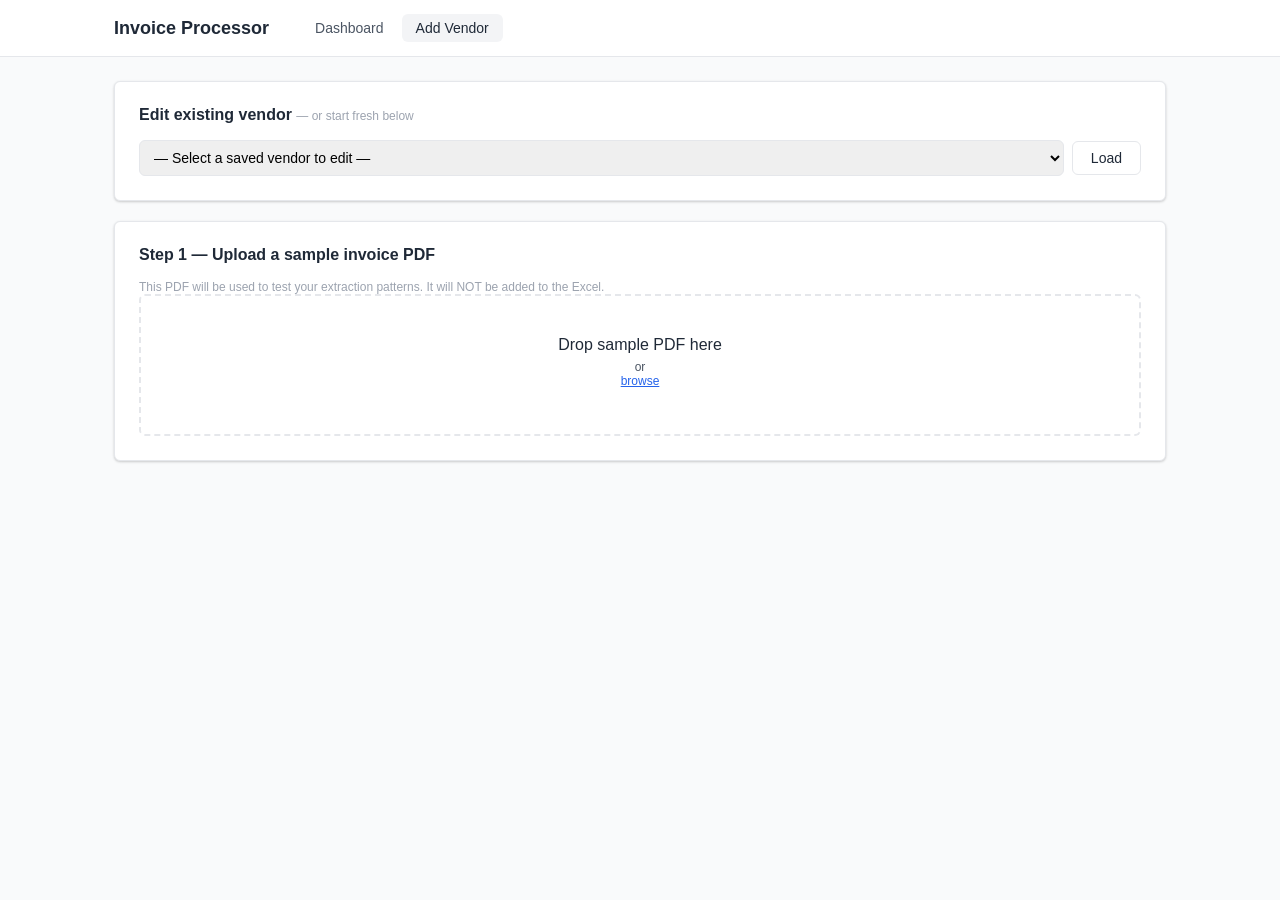
==== templates/setup.html @ 940d315d "v1.0 — single-user web app FastAPI app (port 8080) that extracts invoice data from PDFs and writes t" ====
<!DOCTYPE html>
<html lang="en">
<head>
<meta charset="UTF-8">
<meta name="viewport" content="width=device-width, initial-scale=1.0">
<title>Add Vendor — Invoice Processor</title>
<link rel="stylesheet" href="/static/style.css">
</head>
<body>
<header>
  <div class="header-inner">
    <h1>Invoice Processor</h1>
    <nav>
      <a href="/" class="nav-link">Dashboard</a>
      <a href="/setup" class="nav-link active">Add Vendor</a>
    </nav>
  </div>
</header>

<main>
  <!-- Load existing vendor -->
  <section class="card" id="load-section">
    <h2>Edit existing vendor <span class="hint">— or start fresh below</span></h2>
    <div style="display:flex;gap:8px;align-items:center">
      <select id="load-vendor-select" style="flex:1;padding:8px 10px;border:1px solid var(--gray-200);border-radius:var(--radius);font-size:14px">
        <option value="">— Select a saved vendor to edit —</option>
      </select>
      <button id="load-vendor-btn" class="btn btn-outline">Load</button>
    </div>
  </section>

  <!-- Step 1: Upload sample -->
  <section class="card" id="step1">
    <h2>Step 1 — Upload a sample invoice PDF</h2>
    <p class="hint">This PDF will be used to test your extraction patterns. It will NOT be added to the Excel.</p>
    <div id="sample-drop-zone" class="drop-zone">
      <p>Drop sample PDF here</p>
      <p class="hint">or <label for="sample-input" class="link-btn">browse</label></p>
      <input type="file" id="sample-input" accept=".pdf" hidden>
    </div>
    <div id="sample-status" class="hidden"></div>
  </section>

  <!-- Step 2: Vendor info + extracted text -->
  <section class="card hidden" id="step2">
    <h2>Step 2 — Read the extracted PDF text</h2>
    <p class="hint">Find the exact words that appear just before each value you want to extract. You will copy them in Step 3.</p>
    <details class="text-viewer" id="text-viewer" open>
      <summary>Extracted PDF text</summary>
      <div id="page-tabs" class="page-tabs"></div>
      <pre id="sample-text-display" class="pdf-text"></pre>
    </details>

    <h2 style="margin-top:24px">Vendor details</h2>
    <div class="form-grid">
      <label>Vendor display name
        <input type="text" id="vendor-name" placeholder="e.g. El Corte Inglés">
      </label>
      <label>Detection keywords <span class="hint">(comma-separated, case-insensitive)</span>
        <input type="text" id="vendor-keywords" placeholder="e.g. el corte ingles, elcorteingles.es">
      </label>
    </div>
  </section>

  <!-- Step 3: Field patterns -->
  <section class="card hidden" id="step3">
    <h2>Step 3 — Field patterns</h2>
    <p class="hint">Use the extracted text from Step 2 — copy the exact words that appear just before each value.</p>

    <div class="field-block" data-field="invoice_number">
      <h3>Invoice Number</h3>
      <div class="simple-field">
        <label>Text in the PDF just before the invoice number:
          <input type="text" class="label-input" placeholder="e.g.  Nº FACTURA">
        </label>
        <div class="simple-row">
          <label>Type of value:
            <select class="value-type">
              <option value="code">Code / text &nbsp;(e.g. A-2024-001, ES60093)</option>
              <option value="amount">Plain number &nbsp;(e.g. 12345)</option>
            </select>
          </label>
          <button class="btn btn-sm test-btn">Test</button>
        </div>
        <label class="radio-label" style="margin-top:6px">
          <input type="checkbox" class="next-line-check">
          Value is on the line below the label <span class="hint">(for column headers)</span>
        </label>
      </div>
      <div class="test-result hidden"></div>
    </div>

    <div class="field-block" data-field="date">
      <h3>Invoice Date</h3>
      <div class="simple-field">
        <label>Text in the PDF just before the date:
          <input type="text" class="label-input" placeholder="e.g.  FECHA EMISIÓN">
        </label>
        <div class="simple-row">
          <label>Date format in this PDF:
            <select class="value-type">
              <option value="date_slash">30/abr./2026 &nbsp;or&nbsp; 30-ABR-2026 &nbsp;(slash or dash)</option>
              <option value="date_space">30 abril 2026 &nbsp;or&nbsp; 30 de abril de 2026</option>
              <option value="date_num">30/04/2026</option>
            </select>
          </label>
          <button class="btn btn-sm test-btn">Test</button>
        </div>
        <label class="radio-label" style="margin-top:6px">
          <input type="checkbox" class="next-line-check">
          Value is on the line below the label <span class="hint">(for column headers)</span>
        </label>
      </div>
      <div class="test-result hidden"></div>
    </div>

    <div class="field-block" data-field="vendor_name">
      <h3>Vendor Name</h3>
      <div class="simple-field">
        <label>Fixed name — this exact text will be written to every row:
          <input type="text" class="label-input" placeholder="e.g.  Inforconta">
        </label>
        <div class="simple-row">
          <button class="btn btn-sm test-btn">Test</button>
        </div>
      </div>
      <div class="test-result hidden"></div>
    </div>

    <div class="field-block" data-field="excl_vat">
      <h3>Amount excl. VAT</h3>
      <div class="simple-field">
        <div class="auto-row">
          <label class="radio-label"><input type="radio" name="excl_vat_src" value="auto" checked> Auto-detect from VAT table <span class="hint">(try this first)</span></label>
          <label class="radio-label"><input type="radio" name="excl_vat_src" value="label"> Find by label in the PDF</label>
        </div>
        <div class="label-section hidden">
          <label>Text in the PDF just before the amount:
            <input type="text" class="label-input" placeholder="e.g.  BASE IMPONIBLE">
          </label>
        </div>
        <button class="btn btn-sm test-btn" style="margin-top:8px">Test</button>
      </div>
      <div class="test-result hidden"></div>
    </div>

    <div class="field-block" data-field="vat_amount">
      <h3>VAT Amount</h3>
      <div class="simple-field">
        <div class="auto-row">
          <label class="radio-label"><input type="radio" name="vat_amount_src" value="auto" checked> Auto-detect from VAT table <span class="hint">(try this first)</span></label>
          <label class="radio-label"><input type="radio" name="vat_amount_src" value="label"> Find by label in the PDF</label>
        </div>
        <div class="label-section hidden">
          <label>Text in the PDF just before the VAT amount:
            <input type="text" class="label-input" placeholder="e.g.  IMPORTE I.V.A.">
          </label>
        </div>
        <button class="btn btn-sm test-btn" style="margin-top:8px">Test</button>
      </div>
      <div class="test-result hidden"></div>
    </div>

  </section>

  <!-- Step 4: Save -->
  <section class="card hidden" id="step4">
    <h2>Step 4 — Save vendor config</h2>
    <div id="config-preview" class="code-block"></div>
    <div class="actions">
      <button id="save-btn" class="btn btn-success">Save Vendor</button>
    </div>
    <div id="save-result" class="result-msg hidden"></div>
  </section>
</main>

<script src="/static/app.js"></script>
</body>
</html>
---- static/style.css ----
/* ── Reset & base ─────────────────────────────────────────────────────────── */
*, *::before, *::after { box-sizing: border-box; margin: 0; padding: 0; }

:root {
  --green:      #92D050;
  --green-dark: #6aaa2a;
  --blue:       #2563eb;
  --blue-dark:  #1d4ed8;
  --red:        #dc2626;
  --orange:     #f59e0b;
  --gray-50:    #f9fafb;
  --gray-100:   #f3f4f6;
  --gray-200:   #e5e7eb;
  --gray-400:   #9ca3af;
  --gray-600:   #4b5563;
  --gray-800:   #1f2937;
  --radius:     6px;
  --shadow:     0 1px 3px rgba(0,0,0,.12), 0 1px 2px rgba(0,0,0,.08);
}

body {
  font-family: -apple-system, BlinkMacSystemFont, "Segoe UI", Roboto, sans-serif;
  font-size: 14px;
  color: var(--gray-800);
  background: var(--gray-50);
  min-height: 100vh;
}

/* ── Header ─────────────────────────────────────────────────────────────────── */
header {
  background: #fff;
  border-bottom: 1px solid var(--gray-200);
  position: sticky; top: 0; z-index: 100;
}
.header-inner {
  max-width: 1100px;
  margin: 0 auto;
  padding: 0 24px;
  height: 56px;
  display: flex;
  align-items: center;
  gap: 32px;
}
header h1 { font-size: 18px; font-weight: 700; color: var(--gray-800); }
nav { display: flex; gap: 4px; }
.nav-link {
  padding: 6px 14px;
  border-radius: var(--radius);
  text-decoration: none;
  color: var(--gray-600);
  font-weight: 500;
  transition: background .15s;
}
.nav-link:hover { background: var(--gray-100); color: var(--gray-800); }
.nav-link.active { background: var(--gray-100); color: var(--gray-800); }

/* ── Main layout ─────────────────────────────────────────────────────────────  */
main {
  max-width: 1100px;
  margin: 0 auto;
  padding: 24px;
  display: flex;
  flex-direction: column;
  gap: 20px;
}

/* ── Card ────────────────────────────────────────────────────────────────────  */
.card {
  background: #fff;
  border: 1px solid var(--gray-200);
  border-radius: var(--radius);
  padding: 24px;
  box-shadow: var(--shadow);
}
.card h2 {
  font-size: 16px;
  font-weight: 600;
  margin-bottom: 16px;
}
.card h3 {
  font-size: 14px;
  font-weight: 600;
  margin-bottom: 10px;
}

/* ── Drop zone ───────────────────────────────────────────────────────────────  */
.drop-zone {
  border: 2px dashed var(--gray-200);
  border-radius: var(--radius);
  padding: 40px 24px;
  text-align: center;
  cursor: pointer;
  transition: border-color .2s, background .2s;
}
.drop-zone:hover, .drop-zone.dragover {
  border-color: var(--green);
  background: #f0fce8;
}
.drop-zone p { color: var(--gray-600); margin-bottom: 6px; }
.drop-zone p:first-child { font-size: 16px; font-weight: 500; color: var(--gray-800); }

/* ── File list ───────────────────────────────────────────────────────────────  */
.file-list {
  margin-top: 12px;
  display: flex;
  flex-wrap: wrap;
  gap: 8px;
}
.file-chip {
  background: var(--gray-100);
  border: 1px solid var(--gray-200);
  border-radius: 20px;
  padding: 4px 12px;
  font-size: 13px;
  display: flex;
  align-items: center;
  gap: 6px;
}
.file-chip button {
  background: none;
  border: none;
  cursor: pointer;
  color: var(--gray-400);
  font-size: 16px;
  line-height: 1;
  padding: 0;
}
.file-chip button:hover { color: var(--red); }

/* ── Buttons ─────────────────────────────────────────────────────────────────  */
.btn {
  display: inline-flex;
  align-items: center;
  gap: 6px;
  padding: 8px 18px;
  border-radius: var(--radius);
  font-size: 14px;
  font-weight: 500;
  cursor: pointer;
  border: none;
  text-decoration: none;
  transition: opacity .15s, background .15s;
}
.btn:disabled { opacity: .5; cursor: default; }
.btn-primary  { background: var(--blue);      color: #fff; }
.btn-primary:hover:not(:disabled)  { background: var(--blue-dark); }
.btn-success  { background: var(--green-dark); color: #fff; }
.btn-success:hover:not(:disabled)  { background: #558a22; }
.btn-outline  { background: #fff; color: var(--gray-800); border: 1px solid var(--gray-200); }
.btn-outline:hover:not(:disabled)  { background: var(--gray-100); }
.btn-sm { padding: 4px 10px; font-size: 13px; }
.link-btn {
  color: var(--blue);
  cursor: pointer;
  text-decoration: underline;
  font-weight: 500;
}

/* ── Section header ──────────────────────────────────────────────────────────  */
.section-header {
  display: flex;
  align-items: center;
  justify-content: space-between;
  margin-bottom: 16px;
}
.section-header h2 { margin-bottom: 0; }
.actions { display: flex; gap: 8px; align-items: center; }

/* ── Badge ───────────────────────────────────────────────────────────────────  */
.badge {
  background: var(--gray-100);
  border: 1px solid var(--gray-200);
  border-radius: 20px;
  padding: 2px 10px;
  font-size: 12px;
  font-weight: 600;
  color: var(--gray-600);
}

/* ── Table ───────────────────────────────────────────────────────────────────  */
.table-wrap { overflow-x: auto; }
table {
  width: 100%;
  border-collapse: collapse;
  font-size: 13px;
}
th {
  background: var(--gray-50);
  border-bottom: 2px solid var(--gray-200);
  padding: 8px 12px;
  text-align: left;
  font-weight: 600;
  white-space: nowrap;
}
td {
  padding: 8px 12px;
  border-bottom: 1px solid var(--gray-100);
  vertical-align: middle;
}
tr:last-child td { border-bottom: none; }
tr:hover td { background: var(--gray-50); }

td[contenteditable="true"] {
  outline: none;
  border-radius: 3px;
  min-width: 80px;
}
td[contenteditable="true"]:focus {
  background: #eff6ff;
  box-shadow: 0 0 0 2px var(--blue);
}

/* status badges */
.status { display: inline-flex; align-items: center; gap: 4px; font-size: 12px; font-weight: 500; border-radius: 20px; padding: 2px 8px; }
.status-ok       { background: #dcfce7; color: #166534; }
.status-warn     { background: #fef9c3; color: #713f12; }
.status-error    { background: #fee2e2; color: #991b1b; }
.status-dup      { background: #e0e7ff; color: #3730a3; }

/* row checkbox */
.row-check { cursor: pointer; width: 16px; height: 16px; }
tr.excluded td { opacity: .4; text-decoration: line-through; }

/* ── Result message ──────────────────────────────────────────────────────────  */
.result-msg {
  margin-top: 16px;
  padding: 12px 16px;
  border-radius: var(--radius);
  font-weight: 500;
}
.result-msg.success { background: #dcfce7; color: #166534; border: 1px solid #bbf7d0; }
.result-msg.error   { background: #fee2e2; color: #991b1b; border: 1px solid #fecaca; }

/* ── Form grid ───────────────────────────────────────────────────────────────  */
.form-grid {
  display: grid;
  grid-template-columns: 1fr 1fr;
  gap: 16px;
}
@media (max-width: 640px) { .form-grid { grid-template-columns: 1fr; } }

label { display: flex; flex-direction: column; gap: 6px; font-weight: 500; }
input[type="text"], input[type="number"], select {
  padding: 8px 10px;
  border: 1px solid var(--gray-200);
  border-radius: var(--radius);
  font-size: 14px;
  outline: none;
  transition: border-color .15s, box-shadow .15s;
}
input[type="text"]:focus, input[type="number"]:focus, select:focus {
  border-color: var(--blue);
  box-shadow: 0 0 0 3px rgba(37,99,235,.15);
}

/* ── Field blocks (setup) ────────────────────────────────────────────────────  */
.field-block {
  border: 1px solid var(--gray-200);
  border-radius: var(--radius);
  padding: 16px;
  margin-bottom: 12px;
}
.simple-field { display: flex; flex-direction: column; gap: 10px; }
.simple-field label { display: flex; flex-direction: column; gap: 6px; font-weight: 500; }
.simple-row { display: flex; gap: 8px; align-items: flex-end; flex-wrap: wrap; }
.simple-row label { font-weight: 400; display: flex; flex-direction: column; gap: 4px; }
.simple-row select { min-width: 260px; }
.auto-row { display: flex; flex-direction: column; gap: 6px; }
.radio-label { display: flex; align-items: center; gap: 6px; font-weight: 400; cursor: pointer; }
.test-result {
  margin-top: 10px;
  padding: 8px 12px;
  border-radius: var(--radius);
  font-size: 13px;
  font-family: monospace;
}
.test-result.hit  { background: #dcfce7; color: #166534; }
.test-result.miss { background: #fee2e2; color: #991b1b; }

/* ── Text viewer ─────────────────────────────────────────────────────────────  */
.text-viewer { margin-top: 20px; border: 1px solid var(--gray-200); border-radius: var(--radius); }
.text-viewer summary { padding: 10px 14px; cursor: pointer; font-weight: 500; }
.page-tabs { display: flex; gap: 4px; padding: 8px 14px; border-bottom: 1px solid var(--gray-200); flex-wrap: wrap; }
.page-tab {
  padding: 4px 12px;
  border-radius: 20px;
  cursor: pointer;
  font-size: 13px;
  border: 1px solid var(--gray-200);
  background: #fff;
}
.page-tab.active { background: var(--green); border-color: var(--green-dark); color: #fff; font-weight: 600; }
.pdf-text {
  padding: 14px;
  font-size: 12px;
  line-height: 1.6;
  white-space: pre-wrap;
  word-break: break-word;
  max-height: 400px;
  overflow-y: auto;
  color: var(--gray-600);
}

/* ── Code block ──────────────────────────────────────────────────────────────  */
.code-block {
  background: var(--gray-800);
  color: #d1fae5;
  border-radius: var(--radius);
  padding: 16px;
  font-family: monospace;
  font-size: 13px;
  white-space: pre;
  overflow-x: auto;
  margin-bottom: 16px;
}

/* ── Utility ─────────────────────────────────────────────────────────────────  */
.hidden { display: none !important; }
.hint { font-size: 12px; color: var(--gray-400); font-weight: 400; }
.mt-12 { margin-top: 12px; }
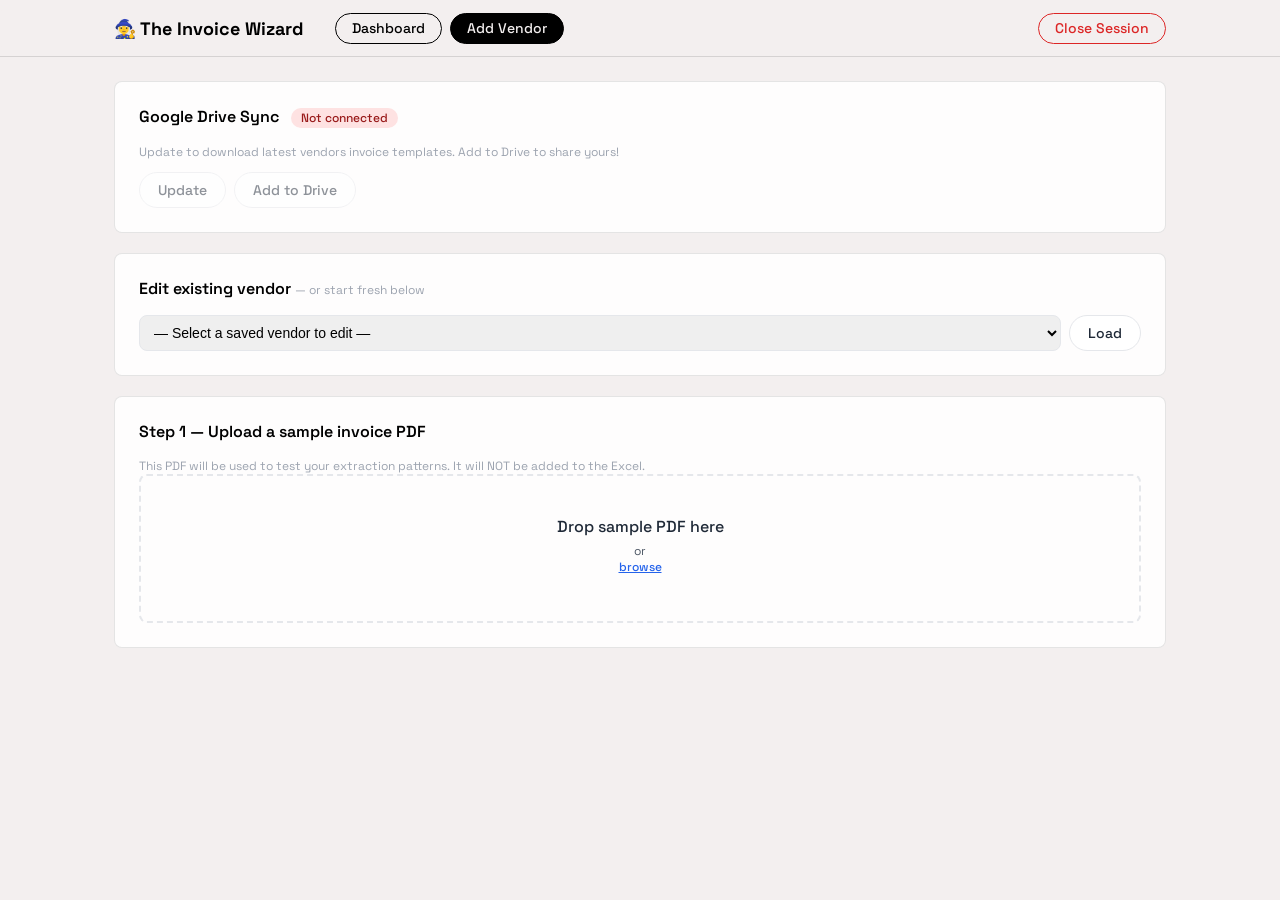
==== commit 2b49b2f9: "v1.1 — auto-update system, setup improvements - Add update.bat / update.ps1: one-click updater via G" ====
--- a/templates/setup.html
+++ b/templates/setup.html
@@ -3,21 +3,36 @@
 <head>
 <meta charset="UTF-8">
 <meta name="viewport" content="width=device-width, initial-scale=1.0">
-<title>Add Vendor — Invoice Processor</title>
+<title>Add Vendor — The Invoice Wizard 🧙‍♀️</title>
+<link rel="preconnect" href="https://fonts.googleapis.com">
+<link href="https://fonts.googleapis.com/css2?family=Space+Grotesk:wght@400;500;600;700&display=swap" rel="stylesheet">
+<link rel="icon" href="/static/icon.png" type="image/png">
 <link rel="stylesheet" href="/static/style.css">
 </head>
 <body>
 <header>
   <div class="header-inner">
-    <h1>Invoice Processor</h1>
+    <h1>🧙‍♀️ The Invoice Wizard</h1>
     <nav>
-      <a href="/" class="nav-link">Dashboard</a>
-      <a href="/setup" class="nav-link active">Add Vendor</a>
+      <a href="/" class="nav-link" data-label="Dashboard">Dashboard</a>
+      <a href="/setup" class="nav-link active" data-label="Add Vendor">Add Vendor</a>
     </nav>
+    <button id="close-app-btn" class="nav-link nav-link-danger" data-label="Close Session" style="margin-left:auto;cursor:pointer">Close Session</button>
   </div>
 </header>
 
 <main>
+  <!-- Google Drive sync -->
+  <section class="card" id="drive-sync-card">
+    <h2>Google Drive Sync <span id="drive-status-chip" class="drive-chip"></span></h2>
+    <p class="hint">Update to download latest vendors invoice templates. Add to Drive to share yours!</p>
+    <div style="display:flex;gap:8px;margin-top:12px;align-items:center">
+      <button id="drive-pull-btn" class="btn btn-outline" disabled>Update</button>
+      <button id="drive-push-btn" class="btn btn-outline" disabled>Add to Drive</button>
+      <span id="drive-result" class="hint" style="margin-left:4px"></span>
+    </div>
+  </section>
+
   <!-- Load existing vendor -->
   <section class="card" id="load-section">
     <h2>Edit existing vendor <span class="hint">— or start fresh below</span></h2>
@@ -48,6 +63,7 @@
     <details class="text-viewer" id="text-viewer" open>
       <summary>Extracted PDF text</summary>
       <div id="page-tabs" class="page-tabs"></div>
+      <div id="pick-banner"></div>
       <pre id="sample-text-display" class="pdf-text"></pre>
     </details>
 
@@ -56,8 +72,18 @@
       <label>Vendor display name
         <input type="text" id="vendor-name" placeholder="e.g. El Corte Inglés">
       </label>
-      <label>Detection keywords <span class="hint">(comma-separated, case-insensitive)</span>
+      <label>Currency
+        <select id="vendor-currency">
+          <option value="EUR" selected>EUR — Euro</option>
+          <option value="USD">USD — US Dollar</option>
+          <option value="GBP">GBP — British Pound</option>
+          <option value="CHF">CHF — Swiss Franc</option>
+        </select>
+      </label>
+      <label><span>Detection keywords <span style="color:#dc2626">*</span></span>
+        <span class="hint">(comma-separated, case-insensitive)</span>
         <input type="text" id="vendor-keywords" placeholder="e.g. el corte ingles, elcorteingles.es">
+        <span id="kws-error" class="hint" style="color:#dc2626;display:none">Enter at least one keyword.</span>
       </label>
     </div>
   </section>
@@ -80,12 +106,22 @@
               <option value="amount">Plain number &nbsp;(e.g. 12345)</option>
             </select>
           </label>
-          <button class="btn btn-sm test-btn">Test</button>
         </div>
         <label class="radio-label" style="margin-top:6px">
           <input type="checkbox" class="next-line-check">
           Value is on the line below the label <span class="hint">(for column headers)</span>
         </label>
+        <label class="radio-label last-token-row" style="margin-top:4px">
+          <input type="checkbox" class="last-token-check">
+          It is the last value on that line <span class="hint">(when the label is the rightmost column header)</span>
+        </label>
+        <label class="radio-label" style="margin-top:6px">
+          Use the <input type="number" class="occurrence-input" value="1" min="1" max="9" style="width:44px;text-align:center;padding:2px 4px"> occurrence in the PDF <span class="hint">(if the label appears more than once)</span>
+        </label>
+        <div style="display:flex;gap:8px;margin-top:8px">
+          <button class="btn btn-sm test-btn">Test</button>
+          <button class="btn btn-sm btn-outline pick-btn">Pick ↗</button>
+        </div>
       </div>
       <div class="test-result hidden"></div>
     </div>
@@ -102,26 +138,24 @@
               <option value="date_slash">30/abr./2026 &nbsp;or&nbsp; 30-ABR-2026 &nbsp;(slash or dash)</option>
               <option value="date_space">30 abril 2026 &nbsp;or&nbsp; 30 de abril de 2026</option>
               <option value="date_num">30/04/2026</option>
+              <option value="date_mdy">may 01, 2026 &nbsp;(month name first)</option>
             </select>
           </label>
-          <button class="btn btn-sm test-btn">Test</button>
         </div>
         <label class="radio-label" style="margin-top:6px">
           <input type="checkbox" class="next-line-check">
           Value is on the line below the label <span class="hint">(for column headers)</span>
         </label>
-      </div>
-      <div class="test-result hidden"></div>
-    </div>
-
-    <div class="field-block" data-field="vendor_name">
-      <h3>Vendor Name</h3>
-      <div class="simple-field">
-        <label>Fixed name — this exact text will be written to every row:
-          <input type="text" class="label-input" placeholder="e.g.  Inforconta">
-        </label>
-        <div class="simple-row">
-          <button class="btn btn-sm test-btn">Test</button>
+        <label class="radio-label last-token-row" style="margin-top:4px">
+          <input type="checkbox" class="last-token-check">
+          It is the last value on that line <span class="hint">(when the label is the rightmost column header)</span>
+        </label>
+        <label class="radio-label" style="margin-top:6px">
+          Use the <input type="number" class="occurrence-input" value="1" min="1" max="9" style="width:44px;text-align:center;padding:2px 4px"> occurrence in the PDF <span class="hint">(if the label appears more than once)</span>
+        </label>
+        <div style="display:flex;gap:8px;margin-top:8px">
+          <button class="btn btn-sm test-btn">Test</button>
+          <button class="btn btn-sm btn-outline pick-btn">Pick ↗</button>
         </div>
       </div>
       <div class="test-result hidden"></div>
@@ -130,16 +164,26 @@
     <div class="field-block" data-field="excl_vat">
       <h3>Amount excl. VAT</h3>
       <div class="simple-field">
-        <div class="auto-row">
-          <label class="radio-label"><input type="radio" name="excl_vat_src" value="auto" checked> Auto-detect from VAT table <span class="hint">(try this first)</span></label>
-          <label class="radio-label"><input type="radio" name="excl_vat_src" value="label"> Find by label in the PDF</label>
-        </div>
-        <div class="label-section hidden">
+        <div class="label-section">
           <label>Text in the PDF just before the amount:
             <input type="text" class="label-input" placeholder="e.g.  BASE IMPONIBLE">
           </label>
-        </div>
-        <button class="btn btn-sm test-btn" style="margin-top:8px">Test</button>
+          <label class="radio-label" style="margin-top:6px">
+            <input type="checkbox" class="next-line-check">
+            Value is on the line below the label <span class="hint">(for column headers)</span>
+          </label>
+          <label class="radio-label last-token-row" style="margin-top:4px">
+            <input type="checkbox" class="last-token-check">
+            It is the last value on that line <span class="hint">(when the label is the rightmost column header)</span>
+          </label>
+          <label class="radio-label" style="margin-top:6px">
+            Use the <input type="number" class="occurrence-input" value="1" min="1" max="9" style="width:44px;text-align:center;padding:2px 4px"> occurrence in the PDF <span class="hint">(if the label appears more than once)</span>
+          </label>
+        </div>
+        <div style="display:flex;gap:8px;margin-top:8px">
+          <button class="btn btn-sm test-btn">Test</button>
+          <button class="btn btn-sm btn-outline pick-btn">Pick ↗</button>
+        </div>
       </div>
       <div class="test-result hidden"></div>
     </div>
@@ -147,16 +191,112 @@
     <div class="field-block" data-field="vat_amount">
       <h3>VAT Amount</h3>
       <div class="simple-field">
-        <div class="auto-row">
-          <label class="radio-label"><input type="radio" name="vat_amount_src" value="auto" checked> Auto-detect from VAT table <span class="hint">(try this first)</span></label>
-          <label class="radio-label"><input type="radio" name="vat_amount_src" value="label"> Find by label in the PDF</label>
-        </div>
-        <div class="label-section hidden">
+        <div class="label-section">
           <label>Text in the PDF just before the VAT amount:
             <input type="text" class="label-input" placeholder="e.g.  IMPORTE I.V.A.">
           </label>
-        </div>
-        <button class="btn btn-sm test-btn" style="margin-top:8px">Test</button>
+          <label class="radio-label" style="margin-top:6px">
+            <input type="checkbox" class="next-line-check">
+            Value is on the line below the label <span class="hint">(for column headers)</span>
+          </label>
+          <label class="radio-label last-token-row" style="margin-top:4px">
+            <input type="checkbox" class="last-token-check">
+            It is the last value on that line <span class="hint">(when the label is the rightmost column header)</span>
+          </label>
+          <label class="radio-label" style="margin-top:6px">
+            Use the <input type="number" class="occurrence-input" value="1" min="1" max="9" style="width:44px;text-align:center;padding:2px 4px"> occurrence in the PDF <span class="hint">(if the label appears more than once)</span>
+          </label>
+        </div>
+        <div style="display:flex;gap:8px;margin-top:8px">
+          <button class="btn btn-sm test-btn">Test</button>
+          <button class="btn btn-sm btn-outline pick-btn">Pick ↗</button>
+        </div>
+      </div>
+      <div class="test-result hidden"></div>
+    </div>
+
+    <div class="field-block" data-field="vat_inc">
+      <h3>Total Amount (VAT inclusive) <span class="hint">(optional — use when invoice only shows total, not the breakdown)</span></h3>
+      <div class="simple-field">
+        <label>Text in the PDF just before the total:
+          <input type="text" class="label-input" placeholder="e.g.  TOTAL FACTURA">
+        </label>
+        <div class="simple-row">
+          <button class="btn btn-sm test-btn">Test</button>
+        </div>
+        <label class="radio-label" style="margin-top:6px">
+          <input type="checkbox" class="next-line-check">
+          Value is on the line below the label <span class="hint">(for column headers)</span>
+        </label>
+        <label class="radio-label last-token-row" style="margin-top:4px">
+          <input type="checkbox" class="last-token-check">
+          It is the last value on that line <span class="hint">(when the label is the rightmost column header)</span>
+        </label>
+        <label class="radio-label" style="margin-top:6px">
+          Use the <input type="number" class="occurrence-input" value="1" min="1" max="9" style="width:44px;text-align:center;padding:2px 4px"> occurrence in the PDF <span class="hint">(if the label appears more than once)</span>
+        </label>
+      </div>
+      <div class="test-result hidden"></div>
+    </div>
+
+    <div class="field-block" data-field="retention">
+      <h3>Retention IRPF <span class="hint">(optional — value always stored positive; reduces the € VAT inc total)</span></h3>
+      <div class="simple-field">
+        <div class="auto-row">
+          <label class="radio-label"><input type="radio" name="retention_src" value="skip" checked> Skip — no IRPF retention for this vendor</label>
+          <label class="radio-label"><input type="radio" name="retention_src" value="label"> Find by label in the PDF</label>
+        </div>
+        <div class="label-section hidden">
+          <label>Text in the PDF just before the retention amount:
+            <input type="text" class="label-input" placeholder="e.g.  RETENCIÓN I.R.P.F.">
+          </label>
+          <label class="radio-label" style="margin-top:6px">
+            <input type="checkbox" class="next-line-check">
+            Value is on the line below the label <span class="hint">(for column headers)</span>
+          </label>
+          <label class="radio-label last-token-row" style="margin-top:4px">
+            <input type="checkbox" class="last-token-check">
+            It is the last value on that line <span class="hint">(when the label is the rightmost column header)</span>
+          </label>
+          <label class="radio-label" style="margin-top:6px">
+            Use the <input type="number" class="occurrence-input" value="1" min="1" max="9" style="width:44px;text-align:center;padding:2px 4px"> occurrence in the PDF <span class="hint">(if the label appears more than once)</span>
+          </label>
+        </div>
+        <div style="display:flex;gap:8px;margin-top:8px">
+          <button class="btn btn-sm test-btn">Test</button>
+          <button class="btn btn-sm btn-outline pick-btn">Pick ↗</button>
+        </div>
+      </div>
+      <div class="test-result hidden"></div>
+    </div>
+
+    <div class="field-block" data-field="comments">
+      <h3>Comments <span class="hint">(optional)</span></h3>
+      <div class="simple-field">
+        <div class="auto-row">
+          <label class="radio-label"><input type="radio" name="comments_src" value="skip" checked> Skip — no comments for this vendor</label>
+          <label class="radio-label"><input type="radio" name="comments_src" value="label"> Find by label in the PDF</label>
+        </div>
+        <div class="label-section hidden">
+          <label>Text in the PDF just before the comment:
+            <input type="text" class="label-input" placeholder="e.g.  CONCEPTO">
+          </label>
+          <label class="radio-label" style="margin-top:6px">
+            <input type="checkbox" class="next-line-check">
+            Value is on the line below the label <span class="hint">(for column headers)</span>
+          </label>
+          <label class="radio-label last-token-row" style="margin-top:4px">
+            <input type="checkbox" class="last-token-check">
+            It is the last value on that line <span class="hint">(when the label is the rightmost column header)</span>
+          </label>
+          <label class="radio-label" style="margin-top:6px">
+            Use the <input type="number" class="occurrence-input" value="1" min="1" max="9" style="width:44px;text-align:center;padding:2px 4px"> occurrence in the PDF <span class="hint">(if the label appears more than once)</span>
+          </label>
+        </div>
+        <div style="display:flex;gap:8px;margin-top:8px">
+          <button class="btn btn-sm test-btn">Test</button>
+          <button class="btn btn-sm btn-outline pick-btn">Pick ↗</button>
+        </div>
       </div>
       <div class="test-result hidden"></div>
     </div>
@@ -174,6 +314,10 @@
   </section>
 </main>
 
+<div id="server-stopped-overlay" style="display:none">
+  <h2>Session closed</h2>
+  <p>The Invoice Wizard has shut down. You can close this tab.</p>
+</div>
 <script src="/static/app.js"></script>
 </body>
 </html>
--- a/static/style.css
+++ b/static/style.css
@@ -2,6 +2,8 @@
 *, *::before, *::after { box-sizing: border-box; margin: 0; padding: 0; }
 
 :root {
+  --back:       #f3efef;
+  --front:      #000000;
   --green:      #92D050;
   --green-dark: #6aaa2a;
   --blue:       #2563eb;
@@ -14,22 +16,23 @@
   --gray-400:   #9ca3af;
   --gray-600:   #4b5563;
   --gray-800:   #1f2937;
-  --radius:     6px;
-  --shadow:     0 1px 3px rgba(0,0,0,.12), 0 1px 2px rgba(0,0,0,.08);
+  --radius:     8px;
+  --shadow:     none;
 }
 
 body {
-  font-family: -apple-system, BlinkMacSystemFont, "Segoe UI", Roboto, sans-serif;
-  font-size: 14px;
-  color: var(--gray-800);
-  background: var(--gray-50);
+  font-family: 'Space Grotesk', -apple-system, BlinkMacSystemFont, "Segoe UI", Roboto, sans-serif;
+  font-size: 14px;
+  color: var(--front);
+  background: var(--back);
   min-height: 100vh;
 }
 
 /* ── Header ─────────────────────────────────────────────────────────────────── */
 header {
-  background: #fff;
-  border-bottom: 1px solid var(--gray-200);
+  background: rgba(243, 239, 239, 0.95);
+  border-bottom: 1px solid rgba(0,0,0,0.12);
+  backdrop-filter: blur(8px);
   position: sticky; top: 0; z-index: 100;
 }
 .header-inner {
@@ -41,18 +44,43 @@
   align-items: center;
   gap: 32px;
 }
-header h1 { font-size: 18px; font-weight: 700; color: var(--gray-800); }
-nav { display: flex; gap: 4px; }
+header h1 { font-size: 18px; font-weight: 700; color: var(--front); }
+nav { display: flex; gap: 8px; }
 .nav-link {
-  padding: 6px 14px;
-  border-radius: var(--radius);
+  color: transparent;
+  font-family: inherit;
+  border: 1.5px solid var(--front);
+  background: transparent;
+  border-radius: 100px;
+  padding: 5px 16px 6px;
   text-decoration: none;
-  color: var(--gray-600);
-  font-weight: 500;
-  transition: background .15s;
-}
-.nav-link:hover { background: var(--gray-100); color: var(--gray-800); }
-.nav-link.active { background: var(--gray-100); color: var(--gray-800); }
+  font-weight: 500;
+  font-size: 14px;
+  position: relative;
+  overflow: hidden;
+  transition: background 0.3s cubic-bezier(0.165, 0.84, 0.44, 1);
+}
+.nav-link::before,
+.nav-link::after {
+  content: attr(data-label);
+  position: absolute;
+  inset: 0;
+  display: flex;
+  align-items: center;
+  justify-content: center;
+  transition: transform 0.4s cubic-bezier(0.165, 0.84, 0.44, 1);
+}
+.nav-link::before { color: var(--front); transform: translateY(0); }
+.nav-link::after  { color: var(--back);  transform: translateY(-100%); }
+.nav-link:hover,
+.nav-link.active  { background: var(--front); }
+.nav-link:hover::before,
+.nav-link.active::before { transform: translateY(100%); }
+.nav-link:hover::after,
+.nav-link.active::after  { transform: translateY(0); }
+.nav-link-danger               { border-color: #dc2626; }
+.nav-link-danger::before       { color: #dc2626; }
+.nav-link-danger:hover         { background: #dc2626; }
 
 /* ── Main layout ─────────────────────────────────────────────────────────────  */
 main {
@@ -66,11 +94,11 @@
 
 /* ── Card ────────────────────────────────────────────────────────────────────  */
 .card {
-  background: #fff;
-  border: 1px solid var(--gray-200);
+  background: rgba(255, 255, 255, 0.88);
+  border: 1px solid rgba(0,0,0,0.10);
   border-radius: var(--radius);
   padding: 24px;
-  box-shadow: var(--shadow);
+  box-shadow: none;
 }
 .card h2 {
   font-size: 16px;
@@ -133,9 +161,10 @@
   align-items: center;
   gap: 6px;
   padding: 8px 18px;
-  border-radius: var(--radius);
-  font-size: 14px;
-  font-weight: 500;
+  border-radius: 100px;
+  font-size: 14px;
+  font-weight: 500;
+  font-family: inherit;
   cursor: pointer;
   border: none;
   text-decoration: none;
@@ -231,6 +260,24 @@
 .result-msg.success { background: #dcfce7; color: #166534; border: 1px solid #bbf7d0; }
 .result-msg.error   { background: #fee2e2; color: #991b1b; border: 1px solid #fecaca; }
 
+/* ── Session-stopped overlay ─────────────────────────────────────────────────  */
+#server-stopped-overlay {
+  display: none;
+  position: fixed;
+  inset: 0;
+  background: rgba(17,24,39,0.93);
+  z-index: 9999;
+  align-items: center;
+  justify-content: center;
+  flex-direction: column;
+  gap: 12px;
+  color: #f9fafb;
+  text-align: center;
+}
+#server-stopped-overlay.visible { display: flex; }
+#server-stopped-overlay h2 { font-size: 22px; font-weight: 700; }
+#server-stopped-overlay p  { color: #9ca3af; font-size: 15px; }
+
 /* ── Form grid ───────────────────────────────────────────────────────────────  */
 .form-grid {
   display: grid;
@@ -314,6 +361,32 @@
   margin-bottom: 16px;
 }
 
+/* ── Pick-from-text mode ─────────────────────────────────────────────────────  */
+.text-viewer.pick-active { border-color: var(--blue) !important; box-shadow: 0 0 0 3px rgba(37,99,235,.15); }
+#pick-banner {
+  background: #eff6ff;
+  color: var(--blue);
+  padding: 8px 14px;
+  font-size: 13px;
+  font-weight: 500;
+  border-bottom: 1px solid var(--gray-200);
+  display: none;
+}
+#pick-banner.visible { display: block; }
+
+/* ── Drive status chip ───────────────────────────────────────────────────────  */
+.drive-chip {
+  display: inline-block;
+  font-size: 12px;
+  font-weight: 500;
+  padding: 2px 10px;
+  border-radius: 100px;
+  margin-left: 8px;
+  vertical-align: middle;
+}
+.drive-chip.connected    { background: #dcfce7; color: #166534; }
+.drive-chip.disconnected { background: #fee2e2; color: #991b1b; }
+
 /* ── Utility ─────────────────────────────────────────────────────────────────  */
 .hidden { display: none !important; }
 .hint { font-size: 12px; color: var(--gray-400); font-weight: 400; }
